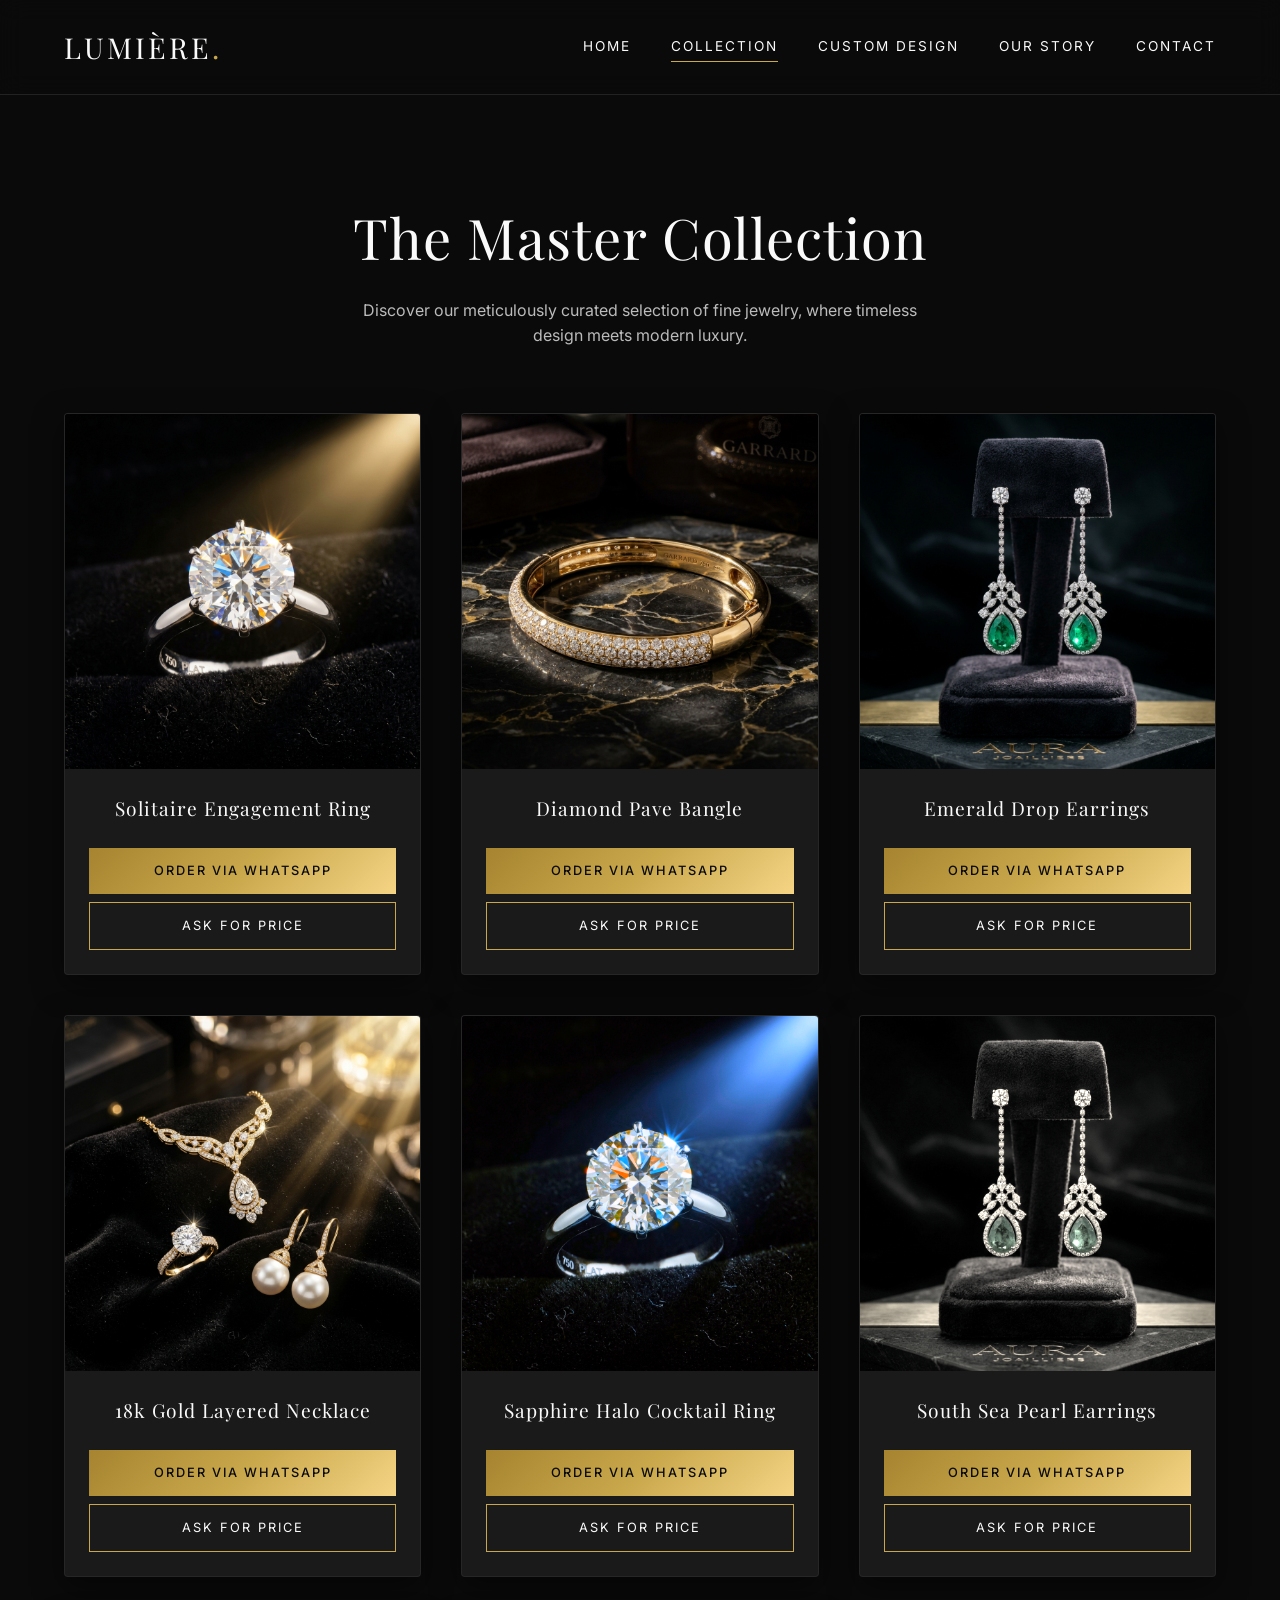
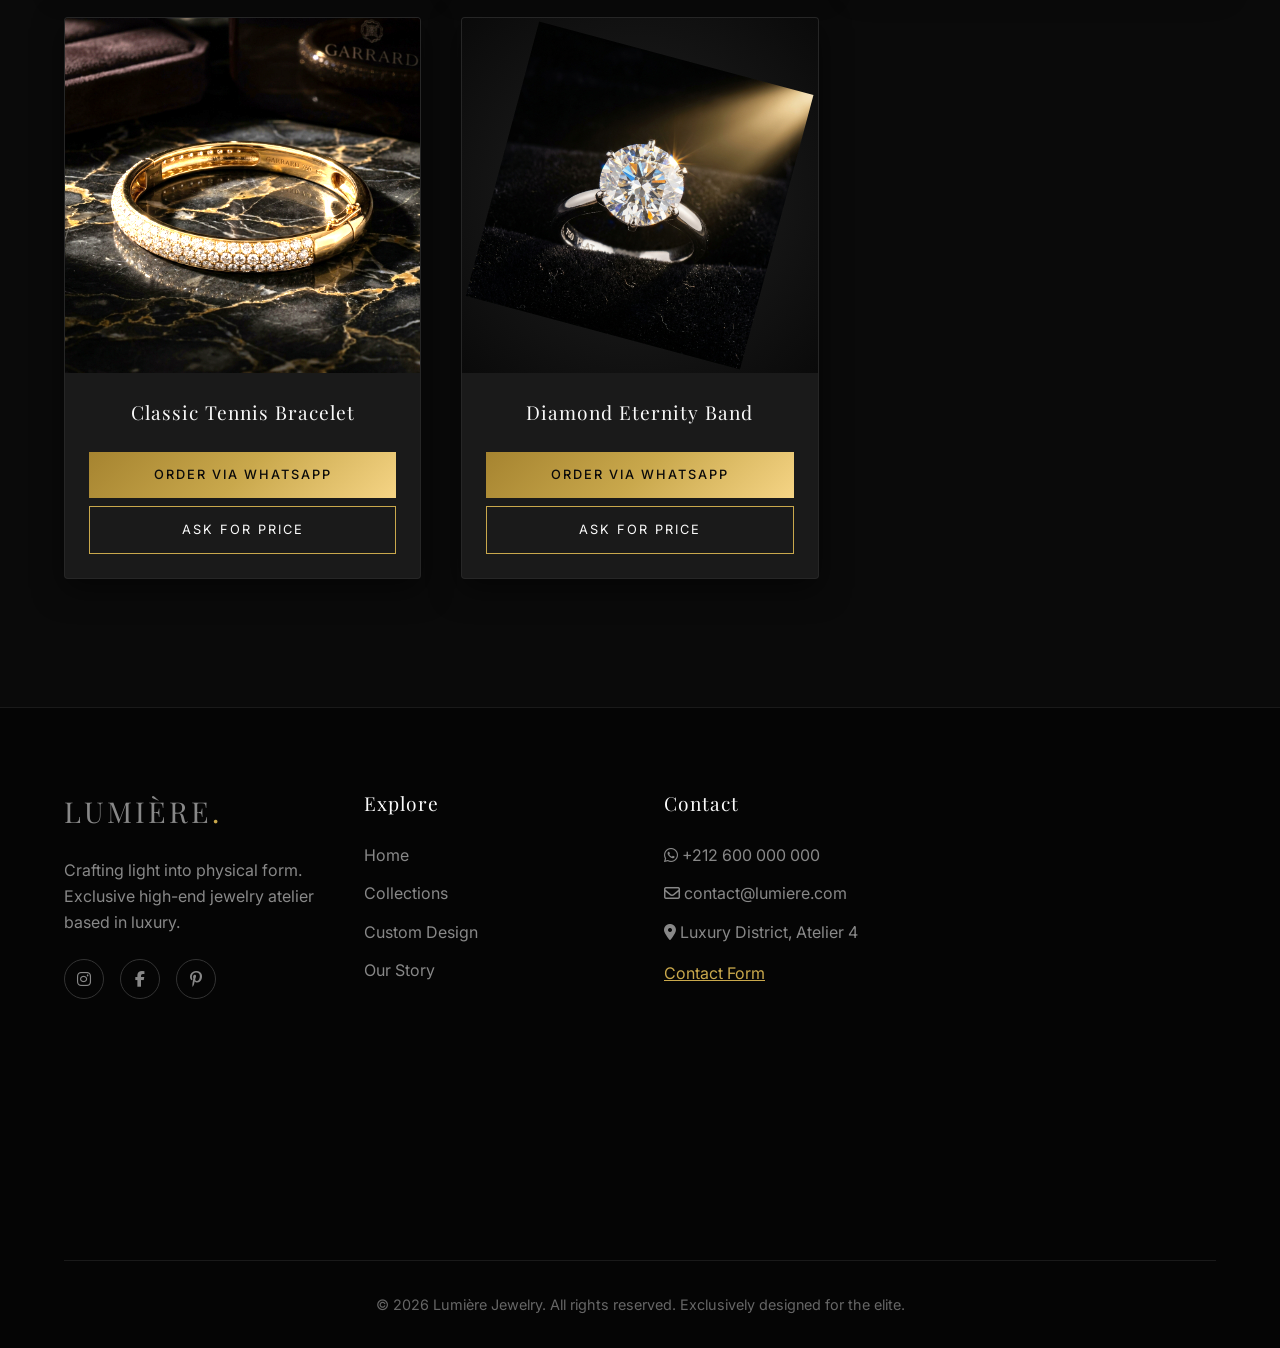
==== collection.html @ 4985d0ce "Initial commit: Lumière Luxury Jewelry Website v1.0" ====
<!DOCTYPE html>
<html lang="en">
<head>
    <meta charset="UTF-8">
    <meta name="viewport" content="width=device-width, initial-scale=1.0">
    <title>The Collection | Lumière Jewelry</title>
    
    <!-- Google Fonts -->
    <link rel="preconnect" href="https://fonts.googleapis.com">
    <link rel="preconnect" href="https://fonts.gstatic.com" crossorigin>
    <link href="https://fonts.googleapis.com/css2?family=Inter:wght@300;400;500;600&family=Playfair+Display:ital,wght@0,400;0,500;0,600;0,700;1,400&display=swap" rel="stylesheet">
    
    <!-- FontAwesome Icons -->
    <link rel="stylesheet" href="https://cdnjs.cloudflare.com/ajax/libs/font-awesome/6.4.0/css/all.min.css">
    
    <!-- Main CSS -->
    <link rel="stylesheet" href="css/style.css">
</head>
<body>

    <!-- Navigation -->
    <nav class="navbar" style="background: rgba(10, 10, 10, 0.95); border-bottom: 1px solid #222;">
        <a href="index.html" class="brand-logo">Lumière<span>.</span></a>
        
        <div class="nav-links">
            <a href="index.html">Home</a>
            <a href="collection.html" class="active">Collection</a>
            <a href="custom.html">Custom Design</a>
            <a href="about.html">Our Story</a>
            <a href="contact.html">Contact</a>
        </div>
        
        <button class="mobile-menu-btn">
            <i class="fas fa-bars"></i>
        </button>
    </nav>

    <!-- Collection Header -->
    <header class="section" style="padding-top: 12rem; padding-bottom: 4rem; text-align: center;">
        <h1 class="serif reveal" style="font-size: 3.5rem; margin-bottom: 1rem;">The Master Collection</h1>
        <p class="reveal" style="color: #bbb; max-width: 600px; margin: 0 auto;">Discover our meticulously curated selection of fine jewelry, where timeless design meets modern luxury.</p>
    </header>

    <!-- Full Collection Grid -->
    <section class="section" style="padding-top: 0;">
        <div class="product-grid">
            <!-- Product 1 -->
            <div class="product-card reveal">
                <div class="product-img-wrapper">
                    <img src="images/ring-01.png" alt="Solitaire Engagement Ring" onerror="this.src='images/hero.png'">
                </div>
                <div class="product-info">
                    <h3 class="product-title">Solitaire Engagement Ring</h3>
                    <div class="product-actions">
                        <a href="#" class="btn btn-solid wa-btn" data-action="order" data-item="Solitaire Engagement Ring">Order via WhatsApp</a>
                        <a href="#" class="btn wa-btn" data-action="price" data-item="Solitaire Engagement Ring">Ask for Price</a>
                    </div>
                </div>
            </div>
            
            <!-- Product 2 -->
            <div class="product-card reveal">
                <div class="product-img-wrapper">
                    <img src="images/bracelet-01.png" alt="Diamond Pave Bangle" onerror="this.src='images/hero.png'">
                </div>
                <div class="product-info">
                    <h3 class="product-title">Diamond Pave Bangle</h3>
                    <div class="product-actions">
                        <a href="#" class="btn btn-solid wa-btn" data-action="order" data-item="Diamond Pave Bangle">Order via WhatsApp</a>
                        <a href="#" class="btn wa-btn" data-action="price" data-item="Diamond Pave Bangle">Ask for Price</a>
                    </div>
                </div>
            </div>
            
            <!-- Product 3 -->
            <div class="product-card reveal">
                <div class="product-img-wrapper">
                    <img src="images/earrings-01.png" alt="Emerald Drop Earrings" onerror="this.src='images/hero.png'">
                </div>
                <div class="product-info">
                    <h3 class="product-title">Emerald Drop Earrings</h3>
                    <div class="product-actions">
                        <a href="#" class="btn btn-solid wa-btn" data-action="order" data-item="Emerald Drop Earrings">Order via WhatsApp</a>
                        <a href="#" class="btn wa-btn" data-action="price" data-item="Emerald Drop Earrings">Ask for Price</a>
                    </div>
                </div>
            </div>

            <!-- Product 4 -->
            <div class="product-card reveal">
                <div class="product-img-wrapper">
                    <!-- Fallback to hero image as placeholder -->
                    <img src="images/hero.png" alt="Gold Chain Necklace" onerror="this.src='images/ring-01.png'">
                </div>
                <div class="product-info">
                    <h3 class="product-title">18k Gold Layered Necklace</h3>
                    <div class="product-actions">
                        <a href="#" class="btn btn-solid wa-btn" data-action="order" data-item="18k Gold Layered Necklace">Order via WhatsApp</a>
                        <a href="#" class="btn wa-btn" data-action="price" data-item="18k Gold Layered Necklace">Ask for Price</a>
                    </div>
                </div>
            </div>

            <!-- Product 5 -->
            <div class="product-card reveal">
                <div class="product-img-wrapper">
                    <img src="images/ring-01.png" alt="Sapphire Halo Ring" onerror="this.src='images/bracelet-01.png'" style="filter: hue-rotate(180deg) saturate(2);">
                </div>
                <div class="product-info">
                    <h3 class="product-title">Sapphire Halo Cocktail Ring</h3>
                    <div class="product-actions">
                        <a href="#" class="btn btn-solid wa-btn" data-action="order" data-item="Sapphire Halo Cocktail Ring">Order via WhatsApp</a>
                        <a href="#" class="btn wa-btn" data-action="price" data-item="Sapphire Halo Cocktail Ring">Ask for Price</a>
                    </div>
                </div>
            </div>

            <!-- Product 6 -->
            <div class="product-card reveal">
                <div class="product-img-wrapper">
                    <img src="images/earrings-01.png" alt="Pearl Drop Earrings" onerror="this.src='images/hero.png'" style="filter: grayscale(80%) sepia(20%) brightness(1.2);">
                </div>
                <div class="product-info">
                    <h3 class="product-title">South Sea Pearl Earrings</h3>
                    <div class="product-actions">
                        <a href="#" class="btn btn-solid wa-btn" data-action="order" data-item="South Sea Pearl Earrings">Order via WhatsApp</a>
                        <a href="#" class="btn wa-btn" data-action="price" data-item="South Sea Pearl Earrings">Ask for Price</a>
                    </div>
                </div>
            </div>
            
            <!-- Products 7-10 (Placeholders) -->
            <div class="product-card reveal">
                <div class="product-img-wrapper">
                    <img src="images/bracelet-01.png" alt="Tennis Bracelet" onerror="this.src='images/hero.png'" style="filter: brightness(1.5);">
                </div>
                <div class="product-info">
                    <h3 class="product-title">Classic Tennis Bracelet</h3>
                    <div class="product-actions">
                        <a href="#" class="btn btn-solid wa-btn" data-action="order" data-item="Classic Tennis Bracelet">Order via WhatsApp</a>
                        <a href="#" class="btn wa-btn" data-action="price" data-item="Classic Tennis Bracelet">Ask for Price</a>
                    </div>
                </div>
            </div>

            <div class="product-card reveal">
                <div class="product-img-wrapper">
                    <img src="images/ring-01.png" alt="Eternity Band" onerror="this.src='images/hero.png'" style="transform: scale(0.8) rotate(15deg);">
                </div>
                <div class="product-info">
                    <h3 class="product-title">Diamond Eternity Band</h3>
                    <div class="product-actions">
                        <a href="#" class="btn btn-solid wa-btn" data-action="order" data-item="Diamond Eternity Band">Order via WhatsApp</a>
                        <a href="#" class="btn wa-btn" data-action="price" data-item="Diamond Eternity Band">Ask for Price</a>
                    </div>
                </div>
            </div>

        </div>
    </section>

    <!-- Footer -->
    <footer>
        <div class="footer-grid">
            <div class="footer-col">
                <a href="index.html" class="brand-logo" style="margin-bottom: 1.5rem; display: block;">Lumière<span>.</span></a>
                <p>Crafting light into physical form. Exclusive high-end jewelry atelier based in luxury.</p>
                <div class="social-links" style="margin-top: 1.5rem;">
                    <a href="https://instagram.com"><i class="fab fa-instagram"></i></a>
                    <a href="https://facebook.com"><i class="fab fa-facebook-f"></i></a>
                    <a href="https://pinterest.com"><i class="fab fa-pinterest-p"></i></a>
                </div>
            </div>
            
            <div class="footer-col">
                <h3>Explore</h3>
                <a href="index.html">Home</a>
                <a href="collection.html">Collections</a>
                <a href="custom.html">Custom Design</a>
                <a href="about.html">Our Story</a>
            </div>
            
            <div class="footer-col">
                <h3>Contact</h3>
                <a href="#" class="wa-btn" data-action="general"><i class="fab fa-whatsapp"></i> +212 600 000 000</a>
                <a href="mailto:contact@lumierejewelry.com"><i class="far fa-envelope"></i> contact@lumiere.com</a>
                <p><i class="fas fa-map-marker-alt"></i> Luxury District, Atelier 4</p>
                <a href="contact.html" style="margin-top: 1rem; color: var(--gold); text-decoration: underline;">Contact Form</a>
            </div>
            
            <div class="footer-col map-container">
                <iframe src="https://www.google.com/maps/embed?pb=!1m18!1m12!1m3!1d3323.846458428178!2d-7.632661884797089!3d33.58334468073602!2m3!1f0!2f0!3f0!3m2!1i1024!2i768!4f13.1!3m3!1m2!1s0xda7d2bcf398b1b1%3A0xe54df9c39cc5a51c!2sTwin%20Center%2C%20Casablanca!5e0!3m2!1sen!2sma!4v1628104523674!5m2!1sen!2sma" allowfullscreen="" loading="lazy"></iframe>
            </div>
        </div>
        
        <div class="footer-bottom">
            <p>&copy; 2026 Lumière Jewelry. All rights reserved. Exclusively designed for the elite.</p>
        </div>
    </footer>

    <!-- Scripts -->
    <script src="js/main.js"></script>
</body>
</html>
---- css/style.css ----
:root {
  --black: #0a0a0a;
  --black-light: #1a1a1a;
  --gold: #c9a84c;
  --gold-light: #f5d485;
  --gold-dark: #a68430;
  --white: #fafafa;
  --glass: rgba(10, 10, 10, 0.6);
  --glass-border: rgba(201, 168, 76, 0.2);
  --glass-border-hover: rgba(201, 168, 76, 0.5);
  --shadow-3d: 0 20px 40px rgba(0, 0, 0, 0.8), inset 0 1px 0 rgba(255, 255, 255, 0.1);
  --font-serif: 'Playfair Display', serif;
  --font-sans: 'Inter', sans-serif;
}

* {
  margin: 0;
  padding: 0;
  box-sizing: border-box;
}

html {
  scroll-behavior: smooth;
}

body {
  font-family: var(--font-sans);
  background-color: var(--black);
  color: var(--white);
  line-height: 1.6;
  overflow-x: hidden;
}

h1, h2, h3, h4, .serif {
  font-family: var(--font-serif);
  font-weight: 300;
  letter-spacing: 1px;
}

a {
  text-decoration: none;
  color: inherit;
  transition: all 0.3s ease;
}

ul {
  list-style: none;
}

/* Glassmorphic Navbar */
.navbar {
  position: fixed;
  top: 0;
  width: 100%;
  padding: 1.5rem 5%;
  display: flex;
  justify-content: space-between;
  align-items: center;
  z-index: 1000;
  background: var(--glass);
  backdrop-filter: blur(12px);
  -webkit-backdrop-filter: blur(12px);
  border-bottom: 1px solid var(--glass-border);
  transition: all 0.3s ease;
}

.brand-logo {
  font-family: var(--font-serif);
  font-size: 1.8rem;
  color: var(--white);
  text-transform: uppercase;
  letter-spacing: 3px;
}

.brand-logo span {
  color: var(--gold);
}

.nav-links {
  display: flex;
  gap: 2.5rem;
}

.nav-links a {
  font-size: 0.85rem;
  text-transform: uppercase;
  letter-spacing: 2px;
  position: relative;
}

.nav-links a::after {
  content: '';
  position: absolute;
  width: 0;
  height: 1px;
  bottom: -4px;
  left: 0;
  background-color: var(--gold);
  transition: width 0.3s ease;
}

.nav-links a:hover::after, .nav-links a.active::after {
  width: 100%;
}

.mobile-menu-btn {
  display: none;
  background: none;
  border: none;
  color: var(--white);
  font-size: 1.5rem;
  cursor: pointer;
}

/* Buttons */
.btn {
  display: inline-block;
  padding: 1rem 2.5rem;
  font-size: 0.9rem;
  text-transform: uppercase;
  letter-spacing: 2px;
  border: 1px solid var(--gold);
  background: transparent;
  color: var(--white);
  cursor: pointer;
  position: relative;
  overflow: hidden;
  transition: all 0.4s cubic-bezier(0.165, 0.84, 0.44, 1);
  z-index: 1;
}

.btn::before {
  content: '';
  position: absolute;
  top: 0;
  left: 0;
  width: 0%;
  height: 100%;
  background: linear-gradient(90deg, var(--gold), var(--gold-light));
  transition: all 0.4s cubic-bezier(0.165, 0.84, 0.44, 1);
  z-index: -1;
}

.btn:hover::before {
  width: 100%;
}

.btn:hover {
  color: var(--black);
  border-color: var(--gold-light);
  box-shadow: 0 0 20px rgba(201, 168, 76, 0.4);
}

.btn-solid {
  background: linear-gradient(135deg, var(--gold-dark), var(--gold), var(--gold-light));
  color: var(--black);
  border: none;
  font-weight: 500;
}

.btn-solid:hover {
  transform: translateY(-2px);
  box-shadow: 0 10px 20px rgba(201, 168, 76, 0.3);
  color: var(--black);
}

.btn-solid::before {
  display: none;
}

.btn i {
  margin-right: 8px;
}

/* Hero Section */
.hero {
  min-height: 100vh;
  display: flex;
  align-items: center;
  position: relative;
  padding: 0 5%;
  overflow: hidden;
}

.hero-bg {
  position: absolute;
  top: 0;
  left: 0;
  width: 100%;
  height: 100%;
  z-index: -2;
  background-image: url('../images/hero.png');
  background-size: cover;
  background-position: center;
  filter: brightness(0.6);
  transform: scale(1.05); /* Avoid edges when animating */
  animation: slowZoom 20s infinite alternate;
}

@keyframes slowZoom {
  from { transform: scale(1); }
  to { transform: scale(1.1); }
}

.hero-overlay {
  position: absolute;
  top: 0;
  left: 0;
  width: 100%;
  height: 100%;
  background: linear-gradient(to right, rgba(10,10,10,0.9) 0%, rgba(10,10,10,0.4) 100%);
  z-index: -1;
}

.hero-content {
  max-width: 600px;
  z-index: 1;
}

.hero h1 {
  font-size: 4.5rem;
  line-height: 1.1;
  margin-bottom: 1.5rem;
  background: linear-gradient(to right, var(--white), var(--gold-light));
  -webkit-background-clip: text;
  -webkit-text-fill-color: transparent;
  opacity: 0;
  transform: translateY(30px);
  animation: fadeUp 1s forwards 0.5s;
}

.hero p {
  font-size: 1.2rem;
  margin-bottom: 2.5rem;
  color: #ccc;
  opacity: 0;
  transform: translateY(30px);
  animation: fadeUp 1s forwards 0.8s;
}

.hero-ctas {
  display: flex;
  gap: 1rem;
  opacity: 0;
  transform: translateY(30px);
  animation: fadeUp 1s forwards 1.1s;
}

/* Sections */
.section {
  padding: 8rem 5%;
}

.section-title {
  text-align: center;
  font-size: 2.5rem;
  margin-bottom: 4rem;
  color: var(--white);
  position: relative;
}

.section-title::after {
  content: '';
  display: block;
  width: 60px;
  height: 2px;
  background: var(--gold);
  margin: 1rem auto 0;
}

/* Product Grid (Collection & Home) */
.product-grid {
  display: grid;
  grid-template-columns: repeat(auto-fill, minmax(300px, 1fr));
  gap: 2.5rem;
}

.product-card {
  background: var(--black-light);
  border-radius: 4px;
  overflow: hidden;
  border: 1px solid rgba(255,255,255,0.05);
  box-shadow: 0 10px 30px rgba(0,0,0,0.5);
  transition: all 0.5s cubic-bezier(0.25, 0.8, 0.25, 1);
  position: relative;
  group: hover;
}

.product-card:hover {
  transform: translateY(-10px);
  box-shadow: var(--shadow-3d);
  border-color: var(--glass-border-hover);
}

.product-img-wrapper {
  position: relative;
  width: 100%;
  padding-top: 100%; /* 1:1 Aspect Ratio */
  overflow: hidden;
  background: radial-gradient(circle at center, #222 0%, #0a0a0a 100%);
}

.product-img-wrapper img {
  position: absolute;
  top: 0;
  left: 0;
  width: 100%;
  height: 100%;
  object-fit: cover;
  transition: transform 0.7s ease;
}

.product-card:hover .product-img-wrapper img {
  transform: scale(1.08);
}

.product-info {
  padding: 1.5rem;
  text-align: center;
}

.product-title {
  font-size: 1.2rem;
  margin-bottom: 0.5rem;
  color: var(--white);
}

.product-actions {
  display: flex;
  flex-direction: column;
  gap: 0.5rem;
  margin-top: 1.5rem;
}

.product-actions .btn {
  width: 100%;
  padding: 0.8rem 1rem;
  font-size: 0.8rem;
}

/* How It Works */
.steps-grid {
  display: grid;
  grid-template-columns: repeat(3, 1fr);
  gap: 3rem;
  text-align: center;
}

.step-card {
  padding: 3rem 2rem;
  background: linear-gradient(145deg, #111, #0a0a0a);
  border-radius: 8px;
  border: 1px solid var(--glass-border);
  position: relative;
  z-index: 1;
}

.step-card::before {
  content: '';
  position: absolute;
  inset: 0;
  border-radius: 8px;
  padding: 1px;
  background: linear-gradient(135deg, var(--gold), transparent, transparent);
  -webkit-mask: linear-gradient(#fff 0 0) content-box, linear-gradient(#fff 0 0);
  -webkit-mask-composite: xor;
  mask-composite: exclude;
  z-index: -1;
  opacity: 0.3;
  transition: opacity 0.5s ease;
}

.step-card:hover::before {
  opacity: 1;
}

.step-icon {
  font-size: 2.5rem;
  color: var(--gold);
  margin-bottom: 1.5rem;
}

.step-title {
  font-size: 1.5rem;
  margin-bottom: 1rem;
}

.step-desc {
  color: #aaa;
}

/* About Section */
.about-grid {
  display: grid;
  grid-template-columns: 1fr 1fr;
  gap: 5rem;
  align-items: center;
}

.about-text {
  font-size: 1.1rem;
  color: #bbb;
}

.about-text p {
  margin-bottom: 1.5rem;
}

.about-img {
  position: relative;
}

.about-img::after {
  content: '';
  position: absolute;
  top: 20px;
  left: -20px;
  width: 100%;
  height: 100%;
  border: 2px solid var(--gold);
  z-index: -1;
}

.about-img img {
  width: 100%;
  border-radius: 4px;
}

/* Contact / Form Section */
.contact-container {
  display: grid;
  grid-template-columns: 1fr 1fr;
  gap: 4rem;
  background: var(--black-light);
  padding: 4rem;
  border-radius: 8px;
  border: 1px solid rgba(255,255,255,0.05);
}

.form-group {
  margin-bottom: 1.5rem;
}

.form-control {
  width: 100%;
  padding: 1rem;
  background: var(--black);
  border: 1px solid #333;
  color: var(--white);
  font-family: var(--font-sans);
  transition: border-color 0.3s ease;
}

.form-control:focus {
  outline: none;
  border-color: var(--gold);
}

textarea.form-control {
  min-height: 150px;
  resize: vertical;
}

.contact-info-block {
  margin-bottom: 2rem;
}

.contact-info-block h4 {
  color: var(--gold);
  margin-bottom: 0.5rem;
  font-size: 1.2rem;
}

.contact-info-block p {
  color: #aaa;
}

/* Custom Design specific */
.custom-hero {
  min-height: 60vh;
  display: flex;
  align-items: center;
  justify-content: center;
  text-align: center;
  background: linear-gradient(rgba(10,10,10,0.8), rgba(10,10,10,0.9)), url('../images/ring-01.png') center/cover;
}

/* Map */
.map-container iframe {
  width: 100%;
  height: 400px;
  border: none;
  filter: grayscale(100%) invert(90%) contrast(1.2);
}

/* Footer */
footer {
  background: #050505;
  padding: 5rem 5% 2rem;
  border-top: 1px solid #1a1a1a;
}

.footer-grid {
  display: grid;
  grid-template-columns: repeat(4, 1fr);
  gap: 3rem;
  margin-bottom: 4rem;
}

.footer-col h3 {
  color: var(--white);
  margin-bottom: 1.5rem;
  font-size: 1.2rem;
}

.footer-col p, .footer-col a {
  color: #888;
  display: block;
  margin-bottom: 0.8rem;
}

.footer-col a:hover {
  color: var(--gold);
}

.social-links {
  display: flex;
  gap: 1rem;
}

.social-links a {
  display: inline-flex;
  width: 40px;
  height: 40px;
  border: 1px solid #333;
  border-radius: 50%;
  align-items: center;
  justify-content: center;
  color: #888;
}

.social-links a:hover {
  background: var(--gold);
  color: var(--black);
  border-color: var(--gold);
}

.footer-bottom {
  text-align: center;
  padding-top: 2rem;
  border-top: 1px solid #1a1a1a;
  color: #666;
  font-size: 0.9rem;
}

/* Animations */
@keyframes fadeUp {
  from { opacity: 0; transform: translateY(30px); }
  to { opacity: 1; transform: translateY(0); }
}

.reveal {
  opacity: 0;
  transform: translateY(40px);
  transition: all 0.8s cubic-bezier(0.5, 0, 0, 1);
}

.reveal.active {
  opacity: 1;
  transform: translateY(0);
}

/* Responsive */
@media (max-width: 992px) {
  .hero h1 { font-size: 3.5rem; }
  .about-grid, .contact-container { grid-template-columns: 1fr; }
  .footer-grid { grid-template-columns: 1fr 1fr; }
  .steps-grid { grid-template-columns: 1fr; }
}

@media (max-width: 768px) {
  .nav-links {
    position: fixed;
    top: 0;
    right: -100%;
    width: 250px;
    height: 100vh;
    background: var(--black);
    flex-direction: column;
    padding: 6rem 2rem;
    transition: 0.4s ease;
    border-left: 1px solid #222;
  }
  .nav-links.active { right: 0; }
  .mobile-menu-btn { display: block; z-index: 1001; }
  .hero h1 { font-size: 2.5rem; }
  .hero-ctas { flex-direction: column; }
  .contact-container { padding: 2rem; }
  .footer-grid { grid-template-columns: 1fr; }
}
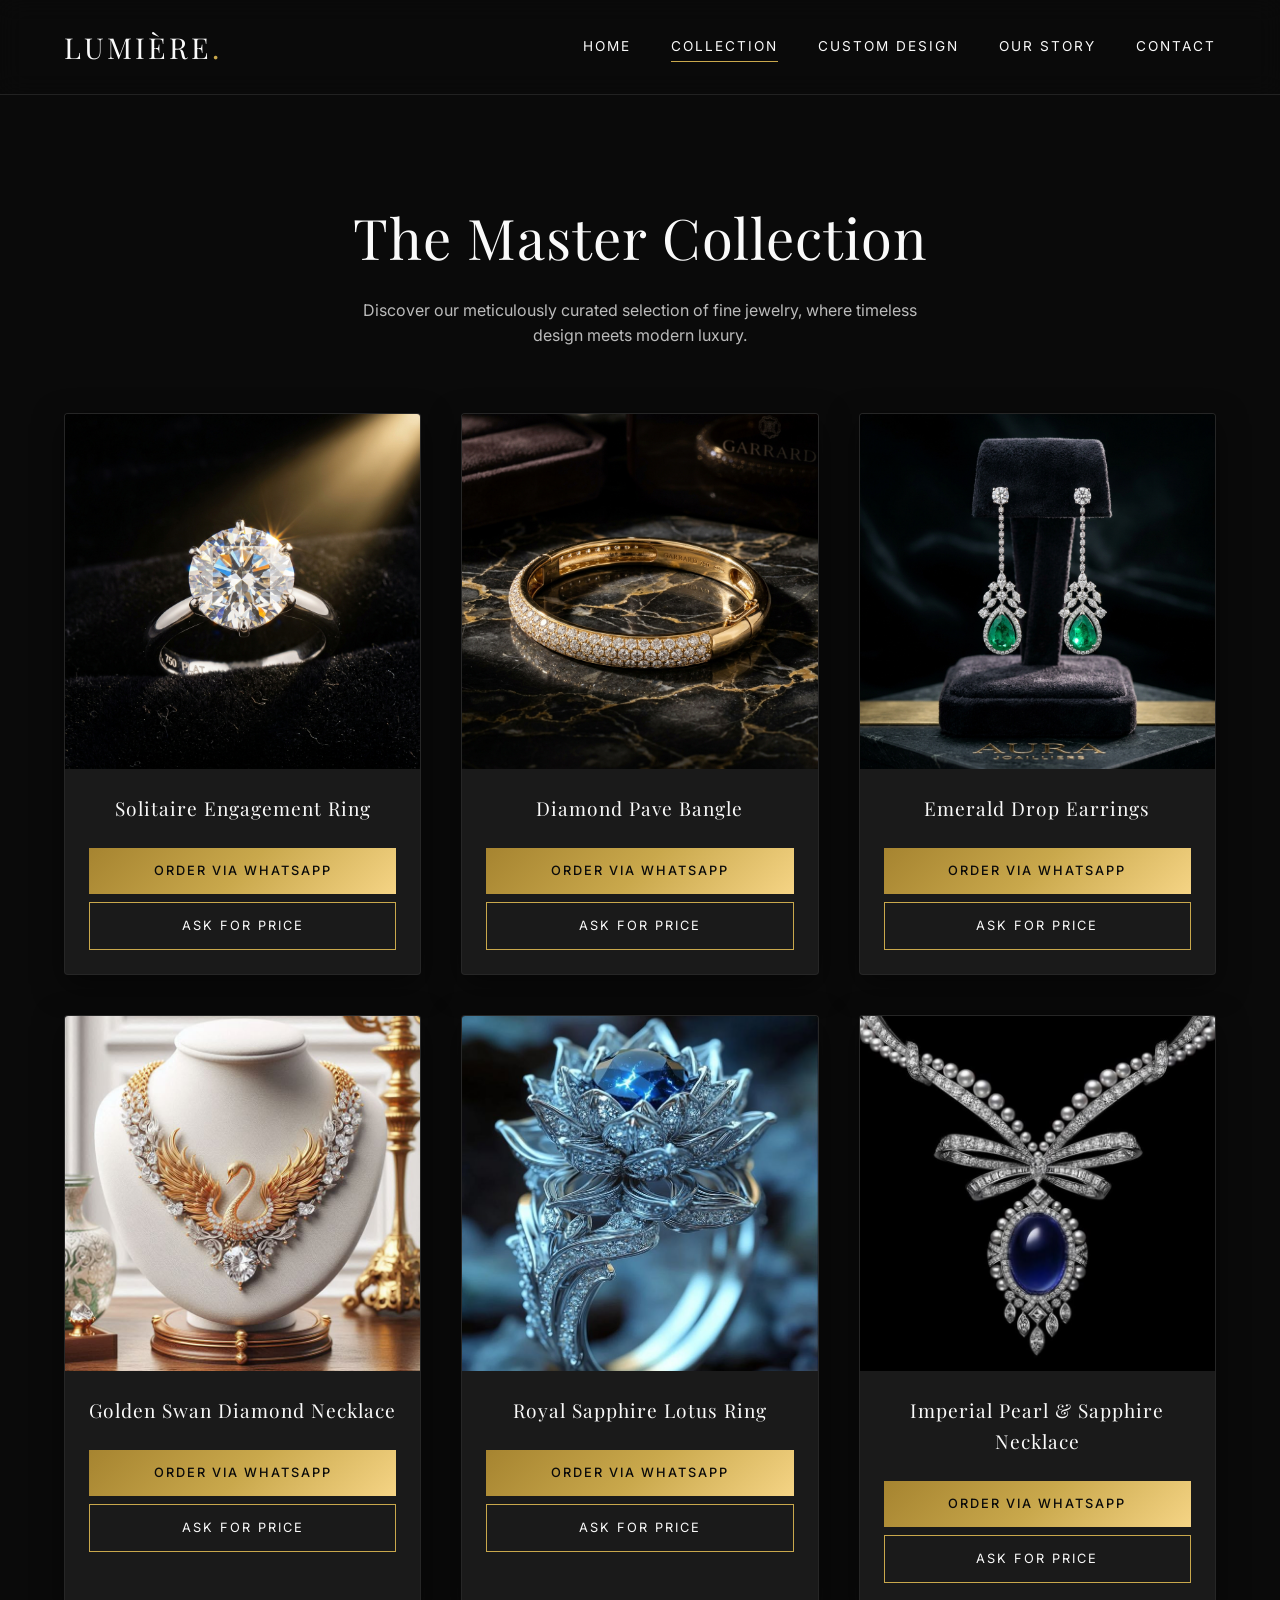
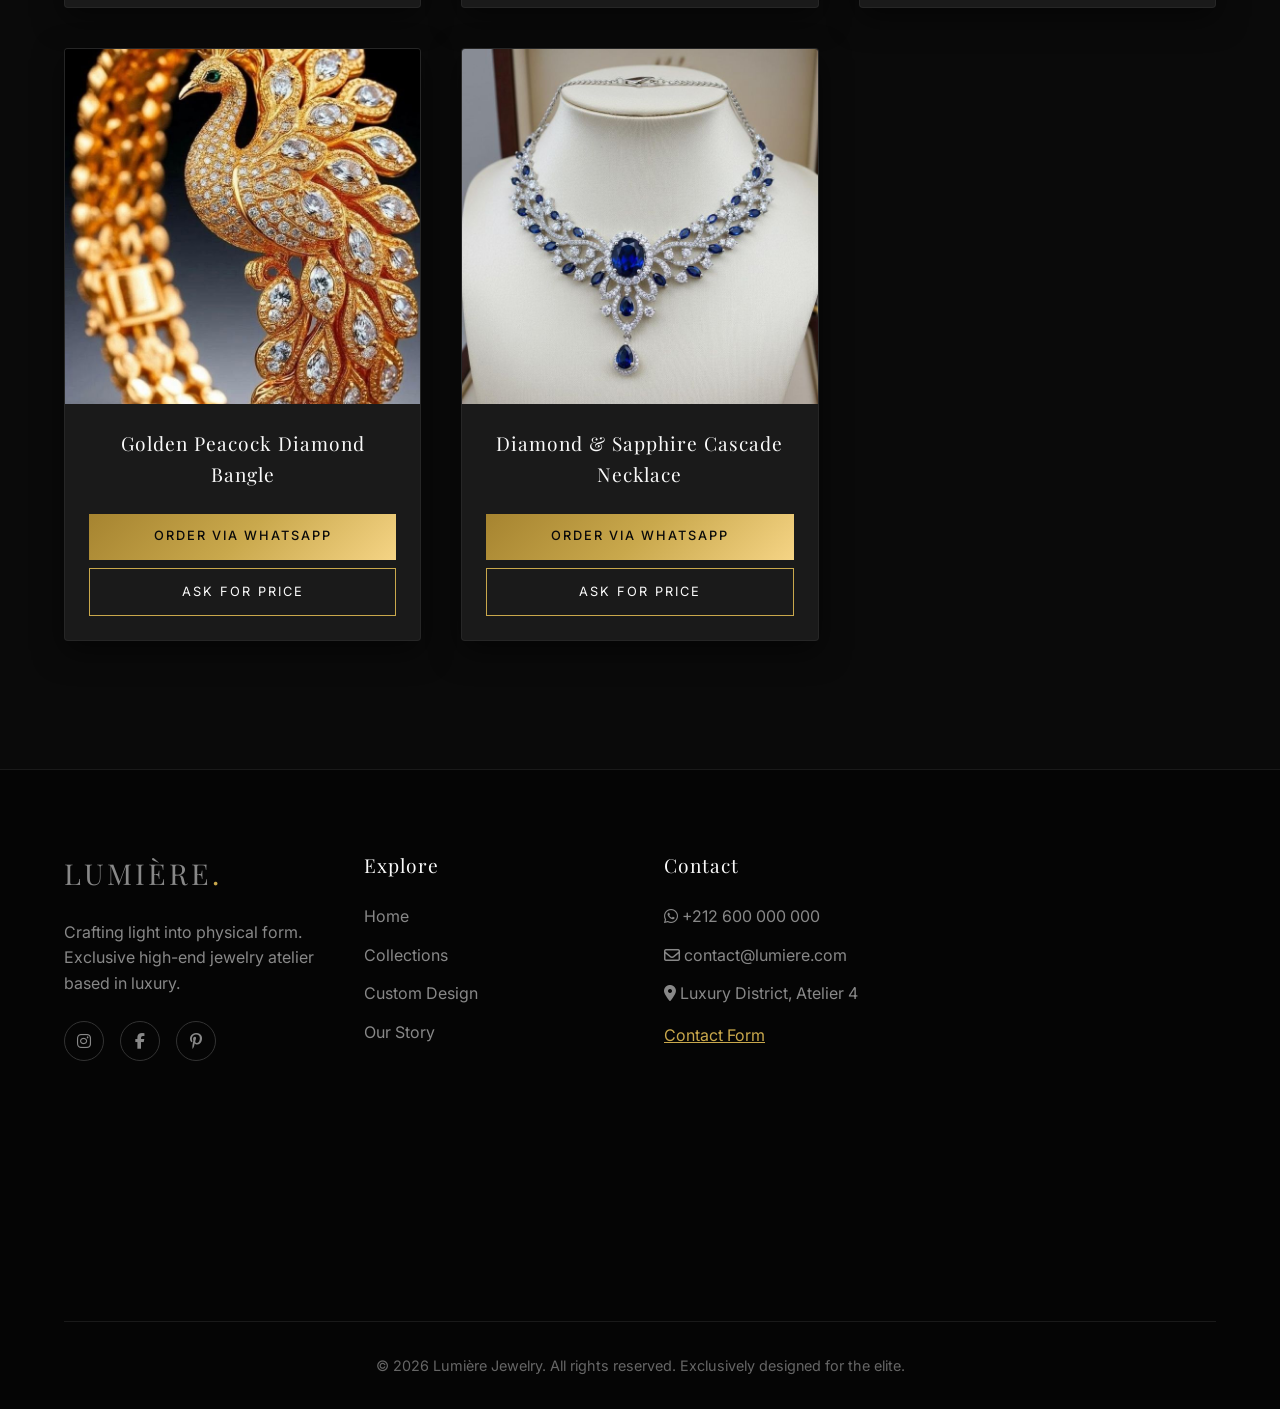
==== commit de1dd90a: "Replace fallback duplicate images with high-resolution client photos" ====
--- a/collection.html
+++ b/collection.html
@@ -89,14 +89,13 @@
             <!-- Product 4 -->
             <div class="product-card reveal">
                 <div class="product-img-wrapper">
-                    <!-- Fallback to hero image as placeholder -->
-                    <img src="images/hero.png" alt="Gold Chain Necklace" onerror="this.src='images/ring-01.png'">
-                </div>
-                <div class="product-info">
-                    <h3 class="product-title">18k Gold Layered Necklace</h3>
-                    <div class="product-actions">
-                        <a href="#" class="btn btn-solid wa-btn" data-action="order" data-item="18k Gold Layered Necklace">Order via WhatsApp</a>
-                        <a href="#" class="btn wa-btn" data-action="price" data-item="18k Gold Layered Necklace">Ask for Price</a>
+                    <img src="images/1.jpg" alt="Golden Swan Diamond Necklace">
+                </div>
+                <div class="product-info">
+                    <h3 class="product-title">Golden Swan Diamond Necklace</h3>
+                    <div class="product-actions">
+                        <a href="#" class="btn btn-solid wa-btn" data-action="order" data-item="Golden Swan Diamond Necklace">Order via WhatsApp</a>
+                        <a href="#" class="btn wa-btn" data-action="price" data-item="Golden Swan Diamond Necklace">Ask for Price</a>
                     </div>
                 </div>
             </div>
@@ -104,13 +103,13 @@
             <!-- Product 5 -->
             <div class="product-card reveal">
                 <div class="product-img-wrapper">
-                    <img src="images/ring-01.png" alt="Sapphire Halo Ring" onerror="this.src='images/bracelet-01.png'" style="filter: hue-rotate(180deg) saturate(2);">
-                </div>
-                <div class="product-info">
-                    <h3 class="product-title">Sapphire Halo Cocktail Ring</h3>
-                    <div class="product-actions">
-                        <a href="#" class="btn btn-solid wa-btn" data-action="order" data-item="Sapphire Halo Cocktail Ring">Order via WhatsApp</a>
-                        <a href="#" class="btn wa-btn" data-action="price" data-item="Sapphire Halo Cocktail Ring">Ask for Price</a>
+                    <img src="images/4.jpg" alt="Royal Sapphire Lotus Ring">
+                </div>
+                <div class="product-info">
+                    <h3 class="product-title">Royal Sapphire Lotus Ring</h3>
+                    <div class="product-actions">
+                        <a href="#" class="btn btn-solid wa-btn" data-action="order" data-item="Royal Sapphire Lotus Ring">Order via WhatsApp</a>
+                        <a href="#" class="btn wa-btn" data-action="price" data-item="Royal Sapphire Lotus Ring">Ask for Price</a>
                     </div>
                 </div>
             </div>
@@ -118,40 +117,40 @@
             <!-- Product 6 -->
             <div class="product-card reveal">
                 <div class="product-img-wrapper">
-                    <img src="images/earrings-01.png" alt="Pearl Drop Earrings" onerror="this.src='images/hero.png'" style="filter: grayscale(80%) sepia(20%) brightness(1.2);">
-                </div>
-                <div class="product-info">
-                    <h3 class="product-title">South Sea Pearl Earrings</h3>
-                    <div class="product-actions">
-                        <a href="#" class="btn btn-solid wa-btn" data-action="order" data-item="South Sea Pearl Earrings">Order via WhatsApp</a>
-                        <a href="#" class="btn wa-btn" data-action="price" data-item="South Sea Pearl Earrings">Ask for Price</a>
-                    </div>
-                </div>
-            </div>
-            
-            <!-- Products 7-10 (Placeholders) -->
-            <div class="product-card reveal">
-                <div class="product-img-wrapper">
-                    <img src="images/bracelet-01.png" alt="Tennis Bracelet" onerror="this.src='images/hero.png'" style="filter: brightness(1.5);">
-                </div>
-                <div class="product-info">
-                    <h3 class="product-title">Classic Tennis Bracelet</h3>
-                    <div class="product-actions">
-                        <a href="#" class="btn btn-solid wa-btn" data-action="order" data-item="Classic Tennis Bracelet">Order via WhatsApp</a>
-                        <a href="#" class="btn wa-btn" data-action="price" data-item="Classic Tennis Bracelet">Ask for Price</a>
-                    </div>
-                </div>
-            </div>
-
-            <div class="product-card reveal">
-                <div class="product-img-wrapper">
-                    <img src="images/ring-01.png" alt="Eternity Band" onerror="this.src='images/hero.png'" style="transform: scale(0.8) rotate(15deg);">
-                </div>
-                <div class="product-info">
-                    <h3 class="product-title">Diamond Eternity Band</h3>
-                    <div class="product-actions">
-                        <a href="#" class="btn btn-solid wa-btn" data-action="order" data-item="Diamond Eternity Band">Order via WhatsApp</a>
-                        <a href="#" class="btn wa-btn" data-action="price" data-item="Diamond Eternity Band">Ask for Price</a>
+                    <img src="images/8.jpg" alt="Imperial Pearl & Sapphire Necklace">
+                </div>
+                <div class="product-info">
+                    <h3 class="product-title">Imperial Pearl & Sapphire Necklace</h3>
+                    <div class="product-actions">
+                        <a href="#" class="btn btn-solid wa-btn" data-action="order" data-item="Imperial Pearl & Sapphire Necklace">Order via WhatsApp</a>
+                        <a href="#" class="btn wa-btn" data-action="price" data-item="Imperial Pearl & Sapphire Necklace">Ask for Price</a>
+                    </div>
+                </div>
+            </div>
+            
+            <!-- Products 7-8 -->
+            <div class="product-card reveal">
+                <div class="product-img-wrapper">
+                    <img src="images/3.jpg" alt="Golden Peacock Diamond Bangle">
+                </div>
+                <div class="product-info">
+                    <h3 class="product-title">Golden Peacock Diamond Bangle</h3>
+                    <div class="product-actions">
+                        <a href="#" class="btn btn-solid wa-btn" data-action="order" data-item="Golden Peacock Diamond Bangle">Order via WhatsApp</a>
+                        <a href="#" class="btn wa-btn" data-action="price" data-item="Golden Peacock Diamond Bangle">Ask for Price</a>
+                    </div>
+                </div>
+            </div>
+
+            <div class="product-card reveal">
+                <div class="product-img-wrapper">
+                    <img src="images/6.jpg" alt="Diamond & Sapphire Cascade Necklace">
+                </div>
+                <div class="product-info">
+                    <h3 class="product-title">Diamond & Sapphire Cascade Necklace</h3>
+                    <div class="product-actions">
+                        <a href="#" class="btn btn-solid wa-btn" data-action="order" data-item="Diamond & Sapphire Cascade Necklace">Order via WhatsApp</a>
+                        <a href="#" class="btn wa-btn" data-action="price" data-item="Diamond & Sapphire Cascade Necklace">Ask for Price</a>
                     </div>
                 </div>
             </div>
